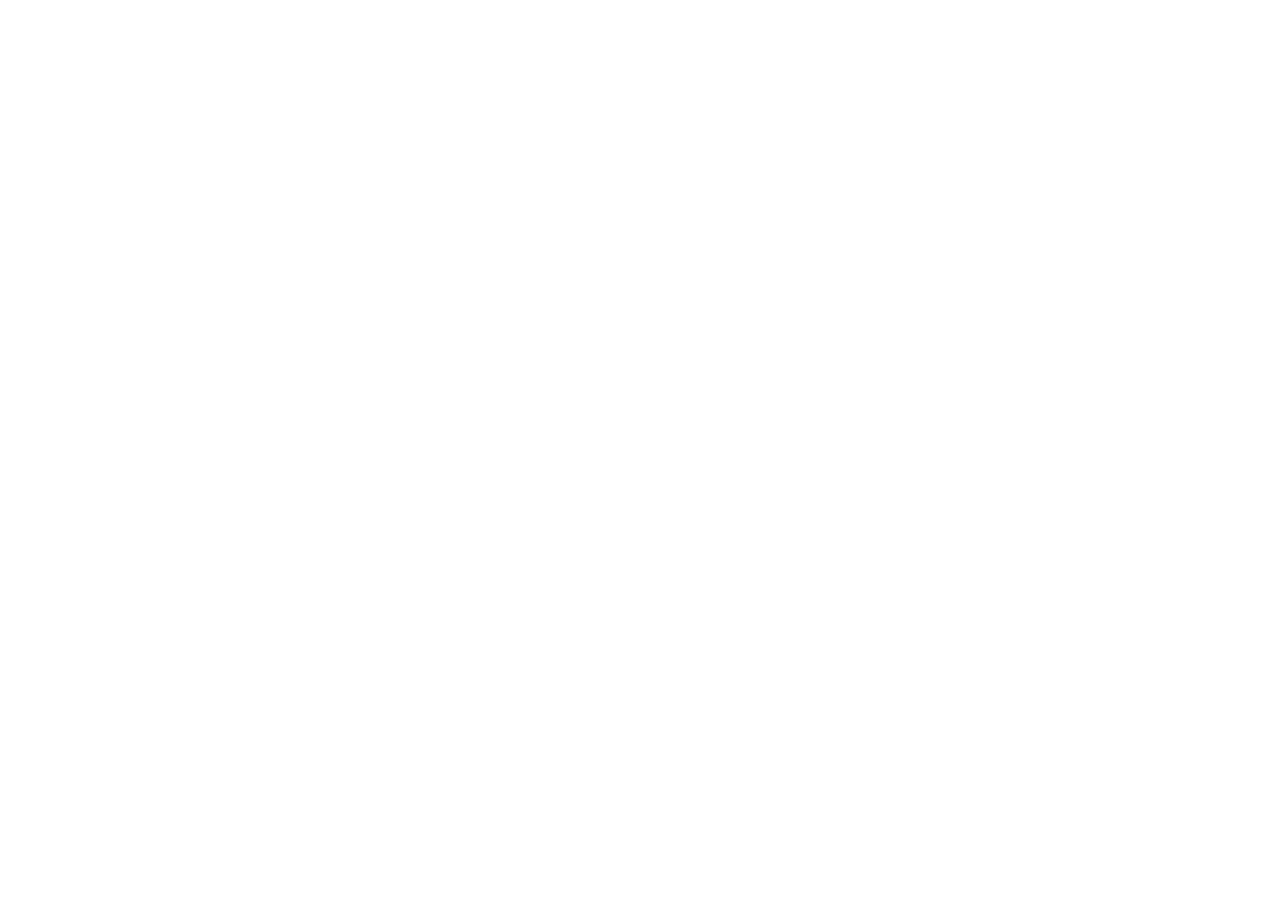
==== index.html @ 549a1603 "Initial commit" ====
<!DOCTYPE html>
<html lang="en">

<head>
    <meta charset="UTF-8">
    <meta http-equiv="X-UA-Compatible" content="ie=edge">
    <meta name="viewport" content="width=device-width, initial-scale=1.0">
    <!--<script type="application/javascript" src="application.js"></script>-->
    <script>
        <!--
        //-->
    </script>
    <title>Document1</title>
</head>

<body>
</body>

</html>
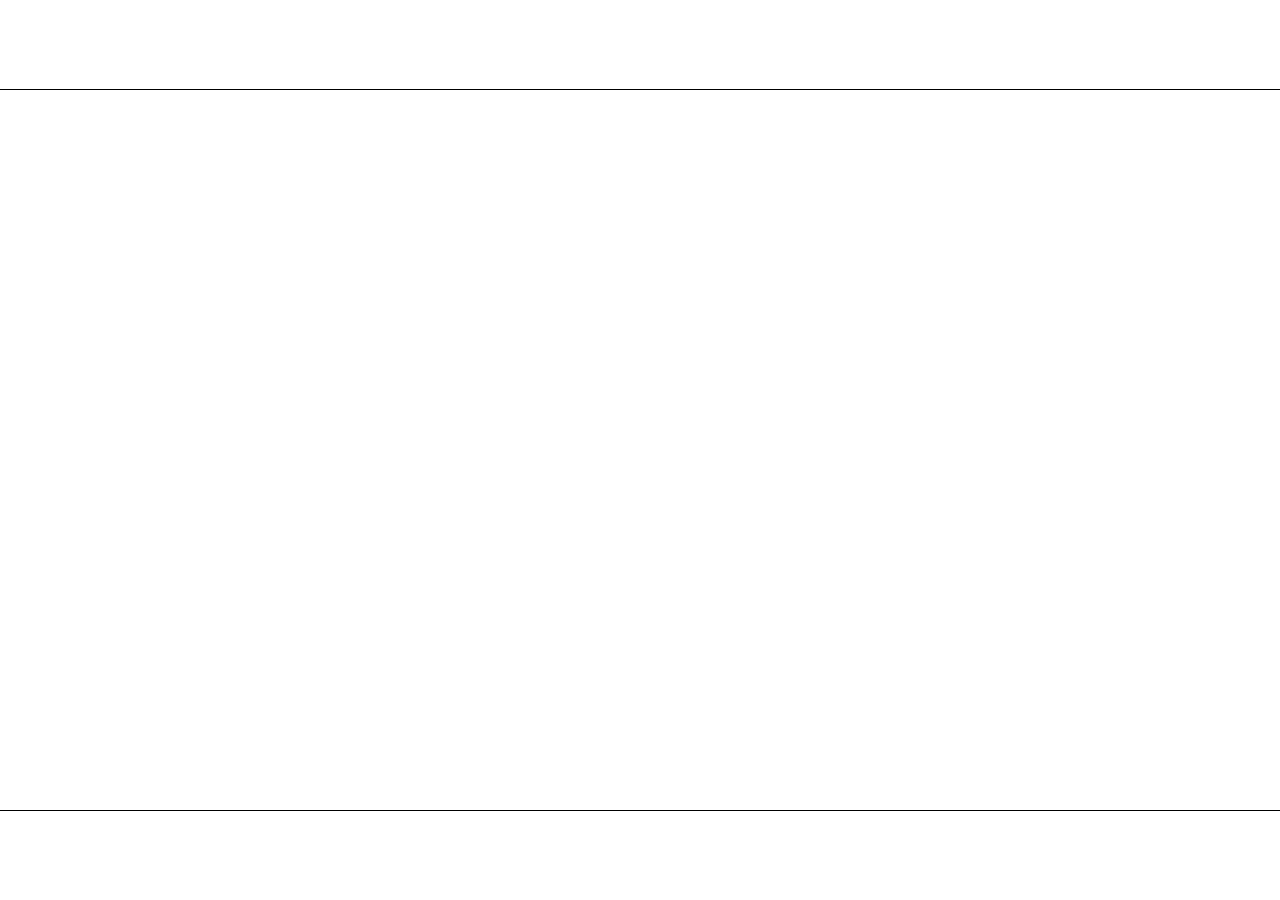
==== commit cbccae1b: "Commit in-class changes 2/22" ====
--- a/index.html
+++ b/index.html
@@ -2,18 +2,15 @@
 <html lang="en">
 
 <head>
+    <link rel="stylesheet" href="css/main.css">
     <meta charset="UTF-8">
     <meta http-equiv="X-UA-Compatible" content="ie=edge">
     <meta name="viewport" content="width=device-width, initial-scale=1.0">
-    <!--<script type="application/javascript" src="application.js"></script>-->
-    <script>
-        <!--
-        //-->
-    </script>
-    <title>Document1</title>
+    <title>Trouble</title>
 </head>
 
 <body>
+    <canvas id="board" height="720" width="1280"></canvas>
 </body>
-
+<script type="application/javascript" src="application.js"></script> <!--Script located after the body so elements are properly rendered before running the script-->
 </html>
--- a/css/main.css
+++ b/css/main.css
@@ -0,0 +1,23 @@
+#board {
+    border: 1px solid black;
+}
+
+body {
+    display: flex;
+    justify-content: center;
+}
+
+body, html {
+    height: 100%;
+    margin: 0;
+    width: 100%;
+}
+
+canvas {
+    align-self: center;
+    margin: 0;
+}
+
+.hidden {
+    display: none;
+}
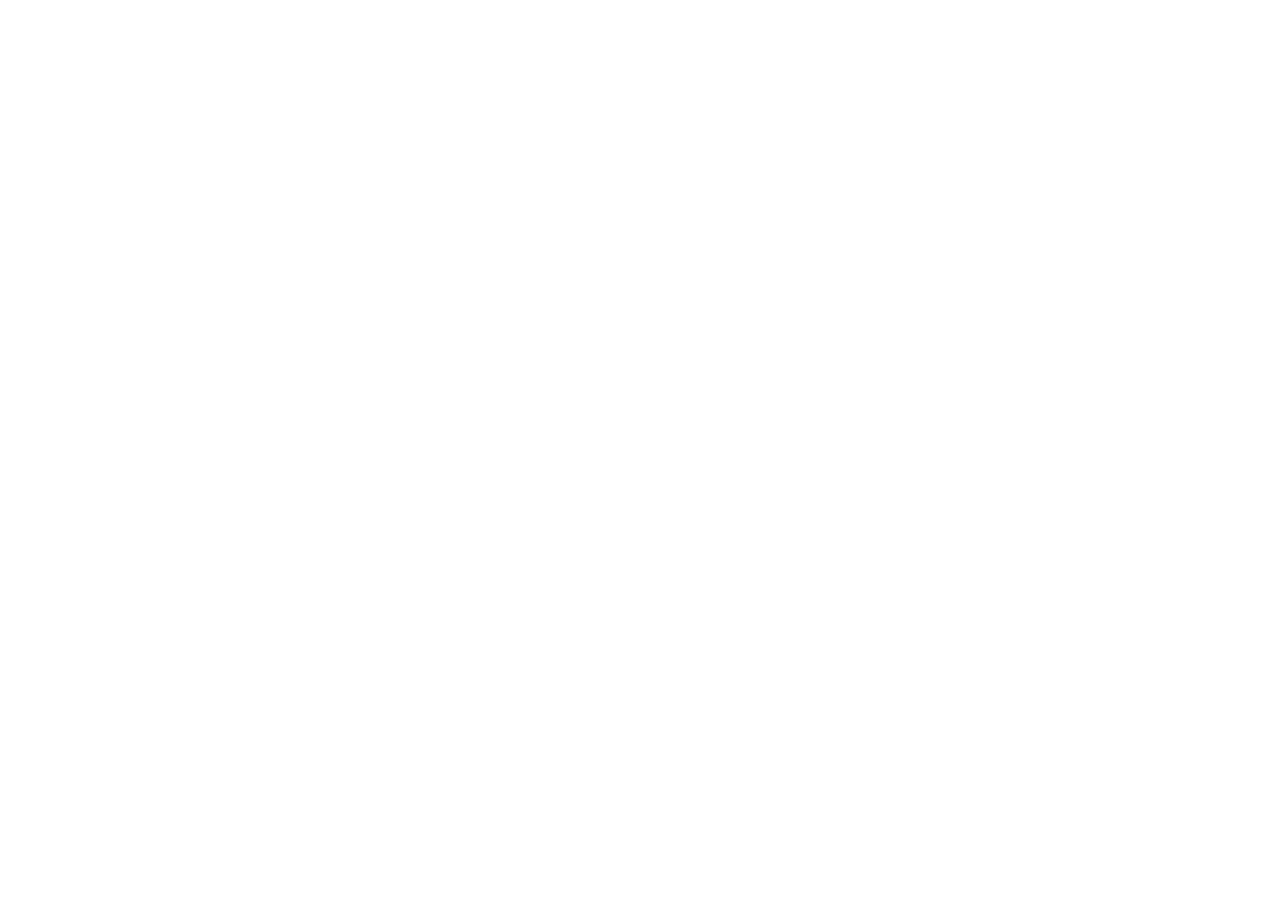
==== commit f33147c1: "Removed canvas" ====
--- a/index.html
+++ b/index.html
@@ -10,7 +10,7 @@
 </head>
 
 <body>
-    <canvas id="board" height="720" width="1280"></canvas>
+
 </body>
 <script type="application/javascript" src="application.js"></script> <!--Script located after the body so elements are properly rendered before running the script-->
 </html>
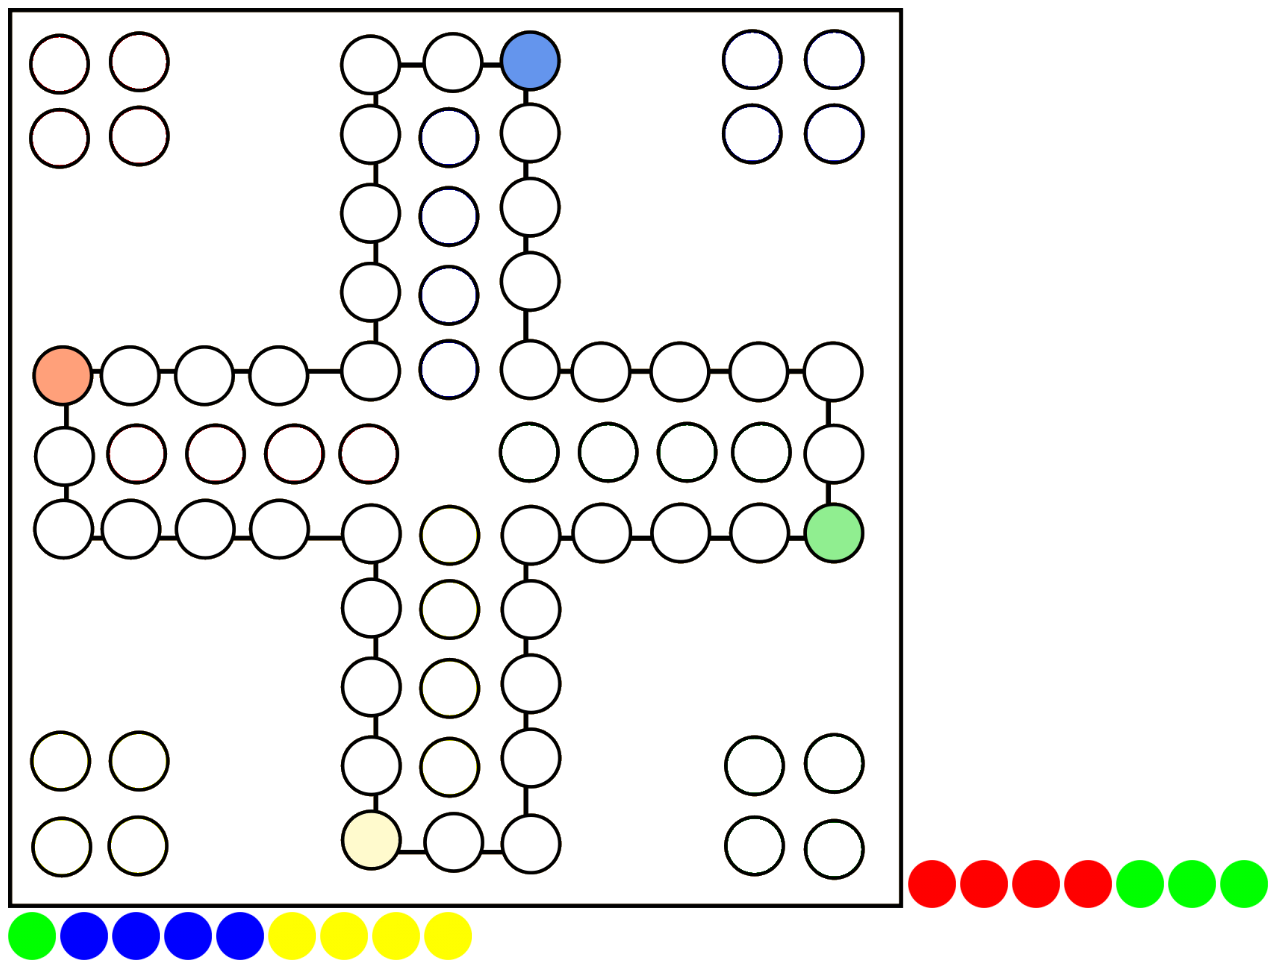
==== commit 8cfcac59: "Moved board and pieces out of temp and added all images to index.html" ====
--- a/index.html
+++ b/index.html
@@ -10,7 +10,23 @@
 </head>
 
 <body>
-
+<img src="img/trouble.png" alt="Trouble game board">
+<img src="img/red.png" id="red1">
+<img src="img/red.png" id="red2">
+<img src="img/red.png" id="red3">
+<img src="img/red.png" id="red4">
+<img src="img/green.png" id="green1">
+<img src="img/green.png" id="green2">
+<img src="img/green.png" id="green3">
+<img src="img/green.png" id="green4">
+<img src="img/blue.png" id="blue1">
+<img src="img/blue.png" id="blue2">
+<img src="img/blue.png" id="blue3">
+<img src="img/blue.png" id="blue4">
+<img src="img/yellow.png" id="yellow1">
+<img src="img/yellow.png" id="yellow2">
+<img src="img/yellow.png" id="yellow3">
+<img src="img/yellow.png" id="yellow4">
 </body>
 <script type="application/javascript" src="application.js"></script> <!--Script located after the body so elements are properly rendered before running the script-->
 </html>
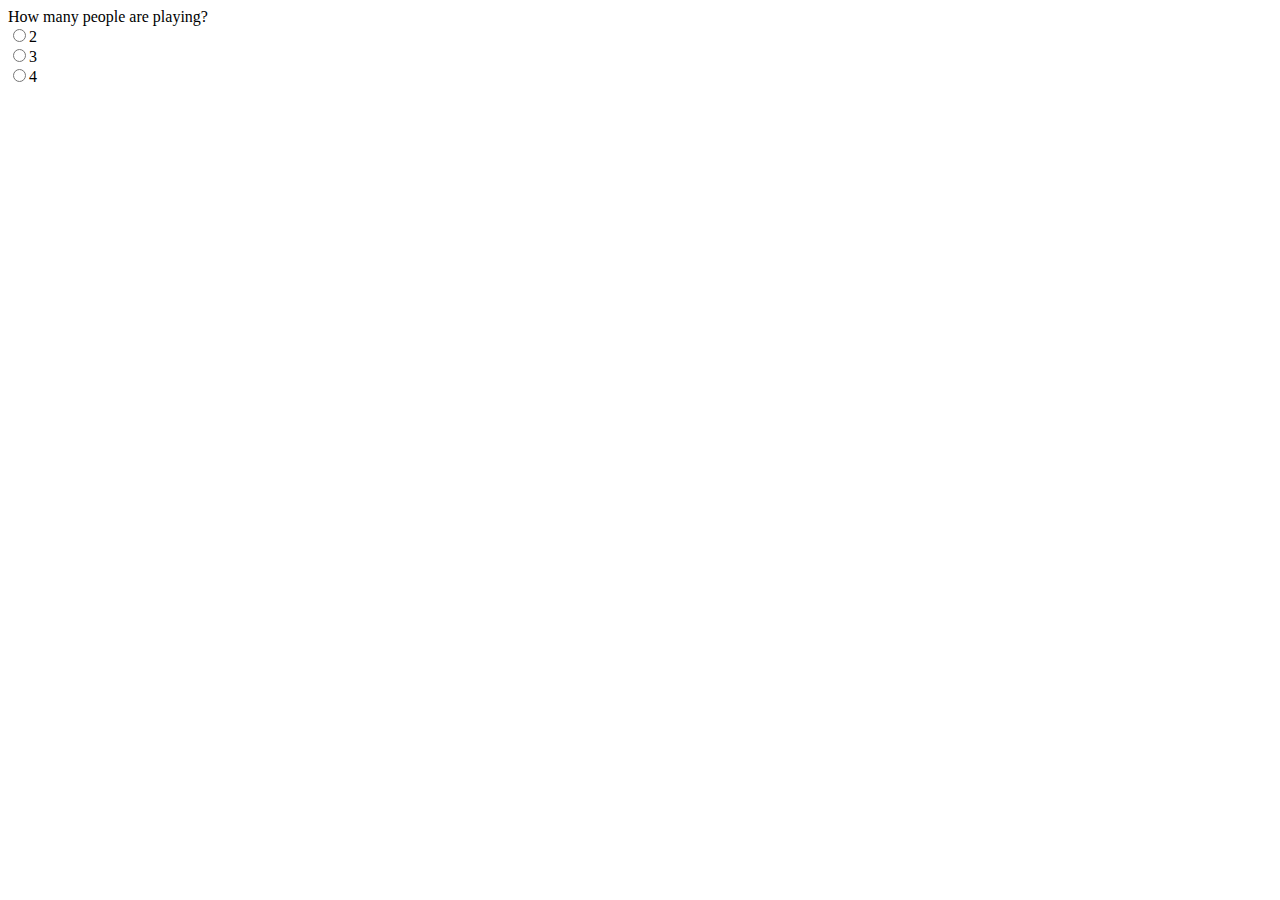
==== commit 1d6e0fde: "Updated to current game" ====
--- a/index.html
+++ b/index.html
@@ -9,24 +9,78 @@
     <title>Trouble</title>
 </head>
 
-<body>
-<img src="img/trouble.png" alt="Trouble game board">
-<img src="img/red.png" id="red1">
-<img src="img/red.png" id="red2">
-<img src="img/red.png" id="red3">
-<img src="img/red.png" id="red4">
-<img src="img/green.png" id="green1">
-<img src="img/green.png" id="green2">
-<img src="img/green.png" id="green3">
-<img src="img/green.png" id="green4">
-<img src="img/blue.png" id="blue1">
-<img src="img/blue.png" id="blue2">
-<img src="img/blue.png" id="blue3">
-<img src="img/blue.png" id="blue4">
-<img src="img/yellow.png" id="yellow1">
-<img src="img/yellow.png" id="yellow2">
-<img src="img/yellow.png" id="yellow3">
-<img src="img/yellow.png" id="yellow4">
+<body onload="resetForms()">
+    <div id="setup1">
+        <form id="form0">
+            <label for="players">How many people are playing?</label><br>
+            <input type="radio" name="players" value="2" onchange="submit1(parseInt(this.form.players.value))">2<br>
+            <input type="radio" name="players" value="3" onchange="submit1(parseInt(this.form.players.value))">3<br>
+            <input type="radio" name="players" value="4" onchange="submit1(parseInt(this.form.players.value))">4<br>
+        </form>
+    </div>
+    <div id="setup2">
+        <form id="form1" class="hidden">
+            <p>What color is Player 1?</p>
+            <input type="radio" name="player1" value="blue">Blue<br>
+            <input type="radio" name="player1" value="green">Green<br>
+            <input type="radio" name="player1" value="red">Red<br>
+            <input type="radio" name="player1" value="yellow">Yellow<br>
+        </form>
+        <form id="form2" class="hidden">
+            <p>What color is Player 2?</p>
+            <input type="radio" name="player2" value="blue">Blue<br>
+            <input type="radio" name="player2" value="green">Green<br>
+            <input type="radio" name="player2" value="red">Red<br>
+            <input type="radio" name="player2" value="yellow">Yellow<br>
+        </form>
+        <form id="form3" class="hidden">
+            <p>What color is Player 3?</p>
+            <input type="radio" name="player3" value="blue">Blue<br>
+            <input type="radio" name="player3" value="green">Green<br>
+            <input type="radio" name="player3" value="red">Red<br>
+            <input type="radio" name="player3" value="yellow">Yellow<br>
+        </form>
+        <form id="form4" class="hidden">
+            <p>What color is Player 4?</p>
+            <input type="radio" name="player4" value="blue">Blue<br>
+            <input type="radio" name="player4" value="green">Green<br>
+            <input type="radio" name="player4" value="red">Red<br>
+            <input type="radio" name="player4" value="yellow">Yellow<br>
+        </form>
+        <button type="button" name="button" id="colorsubmit" onclick="submitColors()">Submit Colors</button>
+    </div>
+    <div id="boardcontainer">
+        <div id="map">
+            <img src="img/trouble.png" alt="Trouble game board" id="board" ondragstart="return false">
+            <!--Pieces will be mapped onto the game board using JS after everything is rendered-->
+            <img src="img/red.png" id="red1" class="gamepiece" onclick="movePiece(this)" ondragstart="return false">
+            <img src="img/red.png" id="red2" class="gamepiece" onclick="movePiece(this)" ondragstart="return false">
+            <img src="img/red.png" id="red3" class="gamepiece" onclick="movePiece(this)" ondragstart="return false">
+            <img src="img/red.png" id="red4" class="gamepiece" onclick="movePiece(this)" ondragstart="return false">
+            <img src="img/green.png" id="green1" class="gamepiece" onclick="movePiece(this)" ondragstart="return false">
+            <img src="img/green.png" id="green2" class="gamepiece" onclick="movePiece(this)" ondragstart="return false">
+            <img src="img/green.png" id="green3" class="gamepiece" onclick="movePiece(this)" ondragstart="return false">
+            <img src="img/green.png" id="green4" class="gamepiece" onclick="movePiece(this)" ondragstart="return false">
+            <img src="img/blue.png" id="blue1" class="gamepiece" onclick="movePiece(this)" ondragstart="return false">
+            <img src="img/blue.png" id="blue2" class="gamepiece" onclick="movePiece(this)" ondragstart="return false">
+            <img src="img/blue.png" id="blue3" class="gamepiece" onclick="movePiece(this)" ondragstart="return false">
+            <img src="img/blue.png" id="blue4" class="gamepiece" onclick="movePiece(this)" ondragstart="return false">
+            <img src="img/yellow.png" id="yellow1" class="gamepiece" onclick="movePiece(this)" ondragstart="return false">
+            <img src="img/yellow.png" id="yellow2" class="gamepiece" onclick="movePiece(this)" ondragstart="return false">
+            <img src="img/yellow.png" id="yellow3" class="gamepiece" onclick="movePiece(this)" ondragstart="return false">
+            <img src="img/yellow.png" id="yellow4" class="gamepiece" onclick="movePiece(this)" ondragstart="return false">
+            <img src="img/dieblank.png" id="die0" class="die" onclick="rollDice()" ondragstart="return false">
+        </div>
+        <div id="info">
+            <p>Current turn:</p>
+            <p id="playernumber"></p>
+            <button id="savegame" onclick="saveGameState()">Save Game</button>
+            <button id="loadgame" onclick="loadGameState('optionalstate')">Load Game</button>
+            <p id="storesave"></p>
+        </div>
+    </div>
 </body>
-<script type="application/javascript" src="application.js"></script> <!--Script located after the body so elements are properly rendered before running the script-->
+<script type="application/javascript" src="application.js"></script>
+<!--Script located after the body so elements are properly rendered before running the script-->
+
 </html>
--- a/css/main.css
+++ b/css/main.css
@@ -0,0 +1,88 @@
+#boardcontainer {
+    display: none;
+    justify-content: center;
+    align-content: center;
+}
+
+.clickable {
+    cursor: pointer;
+}
+
+#colorsubmit {
+    display: none;
+}
+
+.die {
+    cursor: pointer;
+    display: none;
+}
+
+.gamepiece {
+    display: none;
+}
+
+.hidden {
+    display: none;
+}
+
+#info {
+    position: absolute;
+    left: 2%;
+    max-width: 10%;
+}
+
+#info p {
+    word-wrap: break-word;
+}
+
+.notclickable {
+    cursor: default;
+}
+
+#homebutton {
+    display: block;
+    margin-left: auto;
+    margin-right: auto;
+    background-color: deepskyblue;
+    border: none;
+    border-radius: 18px;
+    color: white;
+    padding: 20px;
+    text-align: center;
+    font-size: 16px;
+    cursor: pointer;
+    top: 200px;
+    box-shadow: 0 1px 2px #999;
+    transition: box-shadow 0.25s;
+    text-decoration: none;
+}
+
+#homebutton:hover {
+    background-color: white;
+    color: black;
+    box-shadow: 0 1px 20px #999;
+}
+
+a {
+    text-decoration: none;
+}
+
+#troublelogo {
+    display: block;
+    margin-left: auto;
+    margin-right: auto;
+    top: 200px;
+    transition: transform .2s;
+}
+
+#troublelogo:hover {
+    transform: scale(1.5);
+}
+
+#scfooter {
+    font-size: 20px;
+    color: white;
+    position: absolute;
+    bottom: 0px;
+    left: 0px;
+}
